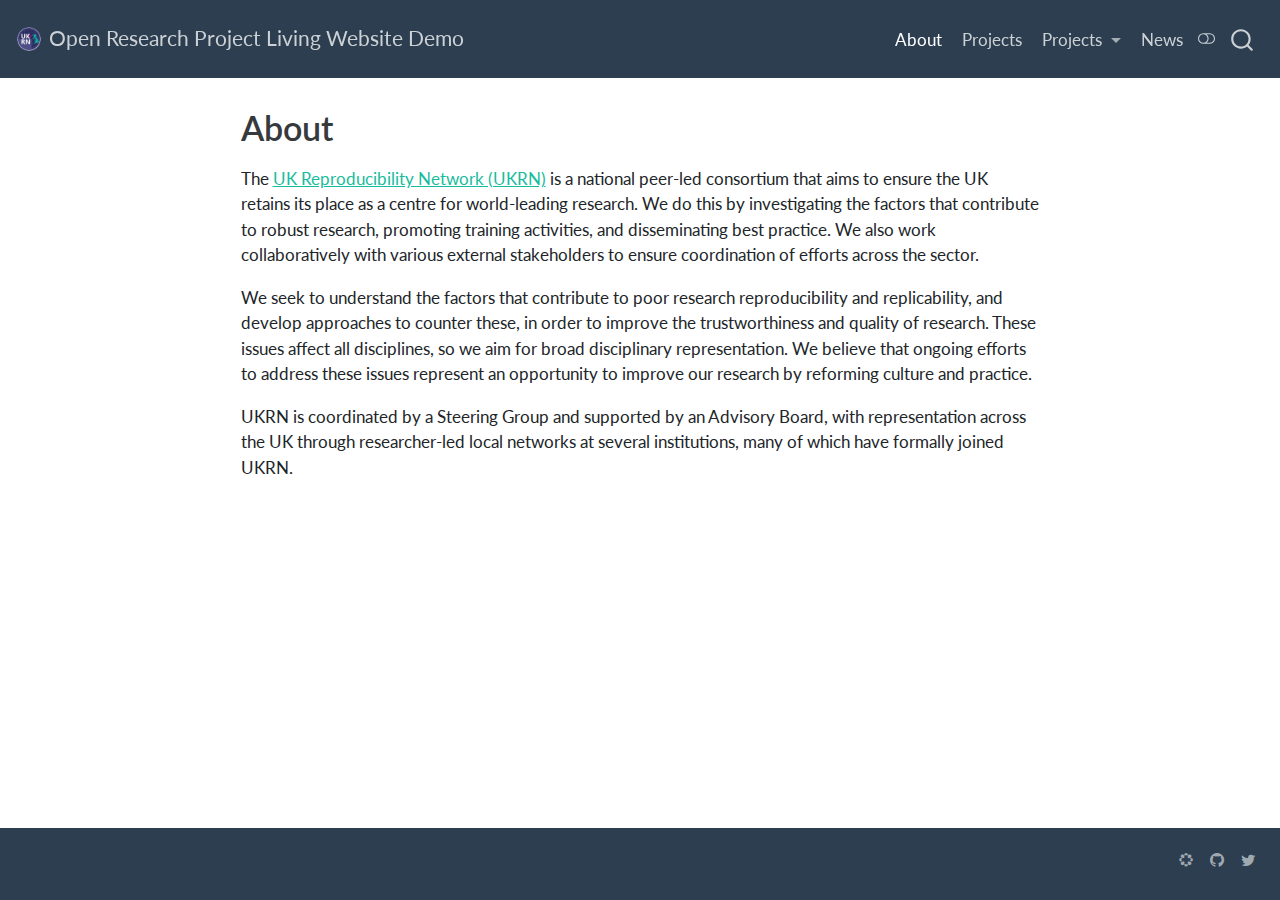
==== docs/about.html @ 9801f627 "update" ====
<!DOCTYPE html>
<html xmlns="http://www.w3.org/1999/xhtml" lang="en" xml:lang="en"><head>

<meta charset="utf-8">
<meta name="generator" content="quarto-1.3.353">

<meta name="viewport" content="width=device-width, initial-scale=1.0, user-scalable=yes">


<title>Open Research Project Living Website Demo - About</title>
<style>
code{white-space: pre-wrap;}
span.smallcaps{font-variant: small-caps;}
div.columns{display: flex; gap: min(4vw, 1.5em);}
div.column{flex: auto; overflow-x: auto;}
div.hanging-indent{margin-left: 1.5em; text-indent: -1.5em;}
ul.task-list{list-style: none;}
ul.task-list li input[type="checkbox"] {
  width: 0.8em;
  margin: 0 0.8em 0.2em -1em; /* quarto-specific, see https://github.com/quarto-dev/quarto-cli/issues/4556 */ 
  vertical-align: middle;
}
</style>


<script src="site_libs/quarto-nav/quarto-nav.js"></script>
<script src="site_libs/quarto-nav/headroom.min.js"></script>
<script src="site_libs/clipboard/clipboard.min.js"></script>
<script src="site_libs/quarto-search/autocomplete.umd.js"></script>
<script src="site_libs/quarto-search/fuse.min.js"></script>
<script src="site_libs/quarto-search/quarto-search.js"></script>
<meta name="quarto:offset" content="./">
<link href="./images/favicon.ico" rel="icon">
<script src="site_libs/quarto-html/quarto.js"></script>
<script src="site_libs/quarto-html/popper.min.js"></script>
<script src="site_libs/quarto-html/tippy.umd.min.js"></script>
<script src="site_libs/quarto-html/anchor.min.js"></script>
<link href="site_libs/quarto-html/tippy.css" rel="stylesheet">
<link href="site_libs/quarto-html/quarto-syntax-highlighting.css" rel="stylesheet" class="quarto-color-scheme" id="quarto-text-highlighting-styles">
<link href="site_libs/quarto-html/quarto-syntax-highlighting-dark.css" rel="prefetch" class="quarto-color-scheme quarto-color-alternate" id="quarto-text-highlighting-styles">
<script src="site_libs/bootstrap/bootstrap.min.js"></script>
<link href="site_libs/bootstrap/bootstrap-icons.css" rel="stylesheet">
<link href="site_libs/bootstrap/bootstrap.min.css" rel="stylesheet" class="quarto-color-scheme" id="quarto-bootstrap" data-mode="light">
<link href="site_libs/bootstrap/bootstrap-dark.min.css" rel="prefetch" class="quarto-color-scheme quarto-color-alternate" id="quarto-bootstrap" data-mode="dark">
<link href="site_libs/quarto-contrib/academicons-1.9.2/all.css" rel="stylesheet">
<link href="site_libs/quarto-contrib/academicons-1.9.2/size.css" rel="stylesheet">
<script id="quarto-search-options" type="application/json">{
  "location": "navbar",
  "copy-button": false,
  "collapse-after": 3,
  "panel-placement": "end",
  "type": "overlay",
  "limit": 20,
  "language": {
    "search-no-results-text": "No results",
    "search-matching-documents-text": "matching documents",
    "search-copy-link-title": "Copy link to search",
    "search-hide-matches-text": "Hide additional matches",
    "search-more-match-text": "more match in this document",
    "search-more-matches-text": "more matches in this document",
    "search-clear-button-title": "Clear",
    "search-detached-cancel-button-title": "Cancel",
    "search-submit-button-title": "Submit"
  }
}</script>


<link rel="stylesheet" href="www/styles.css">
</head>

<body class="nav-fixed fullcontent">

<div id="quarto-search-results"></div>
  <header id="quarto-header" class="headroom fixed-top">
    <nav class="navbar navbar-expand-lg navbar-dark ">
      <div class="navbar-container container-fluid">
      <div class="navbar-brand-container">
    <a href="./index.html" class="navbar-brand navbar-brand-logo">
    <img src="./images/logo.png" alt="Globe with URN and big pink UK" class="navbar-logo">
    </a>
    <a class="navbar-brand" href="./index.html">
    <span class="navbar-title">Open Research Project Living Website Demo</span>
    </a>
  </div>
            <div id="quarto-search" class="" title="Search"></div>
          <button class="navbar-toggler" type="button" data-bs-toggle="collapse" data-bs-target="#navbarCollapse" aria-controls="navbarCollapse" aria-expanded="false" aria-label="Toggle navigation" onclick="if (window.quartoToggleHeadroom) { window.quartoToggleHeadroom(); }">
  <span class="navbar-toggler-icon"></span>
</button>
          <div class="collapse navbar-collapse" id="navbarCollapse">
            <ul class="navbar-nav navbar-nav-scroll ms-auto">
  <li class="nav-item">
    <a class="nav-link active" href="./about.html" rel="" target="" aria-current="page">
 <span class="menu-text">About</span></a>
  </li>  
  <li class="nav-item">
    <a class="nav-link" href="./projects.html" rel="" target="">
 <span class="menu-text">Projects</span></a>
  </li>  
  <li class="nav-item dropdown ">
    <a class="nav-link dropdown-toggle" href="#" id="nav-menu-projects" role="button" data-bs-toggle="dropdown" aria-expanded="false" rel="" target="">
 <span class="menu-text">Projects</span>
    </a>
    <ul class="dropdown-menu dropdown-menu-end" aria-labelledby="nav-menu-projects">    
        <li>
    <a class="dropdown-item" href="./projects/training.html" rel="" target="">
 <span class="dropdown-text">Training</span></a>
  </li>  
        <li>
    <a class="dropdown-item" href="./projects/evaluation.html" rel="" target="">
 <span class="dropdown-text">Evaluation</span></a>
  </li>  
        <li>
    <a class="dropdown-item" href="./projects/sharing.html" rel="" target="">
 <span class="dropdown-text">Sharing &amp; Integration</span></a>
  </li>  
        <li>
    <a class="dropdown-item" href="./projects/management.html" rel="" target="">
 <span class="dropdown-text">Management &amp; Sustainability</span></a>
  </li>  
        <li>
    <a class="dropdown-item" href="./projects/recognition.html" rel="" target="">
 <span class="dropdown-text">Open and Responsible Researcher Reward and Recognition</span></a>
  </li>  
        <li>
    <a class="dropdown-item" href="./projects/dei.html" rel="" target="">
 <span class="dropdown-text">Diversity, Equity &amp; Inclusion</span></a>
  </li>  
    </ul>
  </li>
  <li class="nav-item">
    <a class="nav-link" href="./news.html" rel="" target="">
 <span class="menu-text">News</span></a>
  </li>  
</ul>
            <div class="quarto-navbar-tools">
  <a href="" class="quarto-color-scheme-toggle quarto-navigation-tool  px-1" onclick="window.quartoToggleColorScheme(); return false;" title="Toggle dark mode"><i class="bi"></i></a>
</div>
          </div> <!-- /navcollapse -->
      </div> <!-- /container-fluid -->
    </nav>
</header>
<!-- content -->
<div id="quarto-content" class="quarto-container page-columns page-rows-contents page-layout-article page-navbar">
<!-- sidebar -->
<!-- margin-sidebar -->
    
<!-- main -->
<main class="content" id="quarto-document-content">

<header id="title-block-header" class="quarto-title-block default">
<div class="quarto-title">
<h1 class="title">About</h1>
</div>



<div class="quarto-title-meta">

    
  
    
  </div>
  

</header>

<p>The <a href="https://ukrn.org">UK Reproducibility Network (UKRN)</a> is a national peer-led consortium that aims to ensure the UK retains its place as a centre for world-leading research. We do this by investigating the factors that contribute to robust research, promoting training activities, and disseminating best practice. We also work collaboratively with various external stakeholders to ensure coordination of efforts across the sector.</p>
<p>We seek to understand the factors that contribute to poor research reproducibility and replicability, and develop approaches to counter these, in order to improve the trustworthiness and quality of research. These issues affect all disciplines, so we aim for broad disciplinary representation. We believe that ongoing efforts to address these issues represent an opportunity to improve our research by reforming culture and practice.</p>
<p>UKRN is coordinated by a Steering Group and supported by an Advisory Board, with representation across the UK through researcher-led local networks at several institutions, many of which have formally joined UKRN.</p>



</main> <!-- /main -->
<script id="quarto-html-after-body" type="application/javascript">
window.document.addEventListener("DOMContentLoaded", function (event) {
  const toggleBodyColorMode = (bsSheetEl) => {
    const mode = bsSheetEl.getAttribute("data-mode");
    const bodyEl = window.document.querySelector("body");
    if (mode === "dark") {
      bodyEl.classList.add("quarto-dark");
      bodyEl.classList.remove("quarto-light");
    } else {
      bodyEl.classList.add("quarto-light");
      bodyEl.classList.remove("quarto-dark");
    }
  }
  const toggleBodyColorPrimary = () => {
    const bsSheetEl = window.document.querySelector("link#quarto-bootstrap");
    if (bsSheetEl) {
      toggleBodyColorMode(bsSheetEl);
    }
  }
  toggleBodyColorPrimary();  
  const disableStylesheet = (stylesheets) => {
    for (let i=0; i < stylesheets.length; i++) {
      const stylesheet = stylesheets[i];
      stylesheet.rel = 'prefetch';
    }
  }
  const enableStylesheet = (stylesheets) => {
    for (let i=0; i < stylesheets.length; i++) {
      const stylesheet = stylesheets[i];
      stylesheet.rel = 'stylesheet';
    }
  }
  const manageTransitions = (selector, allowTransitions) => {
    const els = window.document.querySelectorAll(selector);
    for (let i=0; i < els.length; i++) {
      const el = els[i];
      if (allowTransitions) {
        el.classList.remove('notransition');
      } else {
        el.classList.add('notransition');
      }
    }
  }
  const toggleColorMode = (alternate) => {
    // Switch the stylesheets
    const alternateStylesheets = window.document.querySelectorAll('link.quarto-color-scheme.quarto-color-alternate');
    manageTransitions('#quarto-margin-sidebar .nav-link', false);
    if (alternate) {
      enableStylesheet(alternateStylesheets);
      for (const sheetNode of alternateStylesheets) {
        if (sheetNode.id === "quarto-bootstrap") {
          toggleBodyColorMode(sheetNode);
        }
      }
    } else {
      disableStylesheet(alternateStylesheets);
      toggleBodyColorPrimary();
    }
    manageTransitions('#quarto-margin-sidebar .nav-link', true);
    // Switch the toggles
    const toggles = window.document.querySelectorAll('.quarto-color-scheme-toggle');
    for (let i=0; i < toggles.length; i++) {
      const toggle = toggles[i];
      if (toggle) {
        if (alternate) {
          toggle.classList.add("alternate");     
        } else {
          toggle.classList.remove("alternate");
        }
      }
    }
    // Hack to workaround the fact that safari doesn't
    // properly recolor the scrollbar when toggling (#1455)
    if (navigator.userAgent.indexOf('Safari') > 0 && navigator.userAgent.indexOf('Chrome') == -1) {
      manageTransitions("body", false);
      window.scrollTo(0, 1);
      setTimeout(() => {
        window.scrollTo(0, 0);
        manageTransitions("body", true);
      }, 40);  
    }
  }
  const isFileUrl = () => { 
    return window.location.protocol === 'file:';
  }
  const hasAlternateSentinel = () => {  
    let styleSentinel = getColorSchemeSentinel();
    if (styleSentinel !== null) {
      return styleSentinel === "alternate";
    } else {
      return false;
    }
  }
  const setStyleSentinel = (alternate) => {
    const value = alternate ? "alternate" : "default";
    if (!isFileUrl()) {
      window.localStorage.setItem("quarto-color-scheme", value);
    } else {
      localAlternateSentinel = value;
    }
  }
  const getColorSchemeSentinel = () => {
    if (!isFileUrl()) {
      const storageValue = window.localStorage.getItem("quarto-color-scheme");
      return storageValue != null ? storageValue : localAlternateSentinel;
    } else {
      return localAlternateSentinel;
    }
  }
  let localAlternateSentinel = 'default';
  // Dark / light mode switch
  window.quartoToggleColorScheme = () => {
    // Read the current dark / light value 
    let toAlternate = !hasAlternateSentinel();
    toggleColorMode(toAlternate);
    setStyleSentinel(toAlternate);
  };
  // Ensure there is a toggle, if there isn't float one in the top right
  if (window.document.querySelector('.quarto-color-scheme-toggle') === null) {
    const a = window.document.createElement('a');
    a.classList.add('top-right');
    a.classList.add('quarto-color-scheme-toggle');
    a.href = "";
    a.onclick = function() { try { window.quartoToggleColorScheme(); } catch {} return false; };
    const i = window.document.createElement("i");
    i.classList.add('bi');
    a.appendChild(i);
    window.document.body.appendChild(a);
  }
  // Switch to dark mode if need be
  if (hasAlternateSentinel()) {
    toggleColorMode(true);
  } else {
    toggleColorMode(false);
  }
  const icon = "";
  const anchorJS = new window.AnchorJS();
  anchorJS.options = {
    placement: 'right',
    icon: icon
  };
  anchorJS.add('.anchored');
  const isCodeAnnotation = (el) => {
    for (const clz of el.classList) {
      if (clz.startsWith('code-annotation-')) {                     
        return true;
      }
    }
    return false;
  }
  const clipboard = new window.ClipboardJS('.code-copy-button', {
    text: function(trigger) {
      const codeEl = trigger.previousElementSibling.cloneNode(true);
      for (const childEl of codeEl.children) {
        if (isCodeAnnotation(childEl)) {
          childEl.remove();
        }
      }
      return codeEl.innerText;
    }
  });
  clipboard.on('success', function(e) {
    // button target
    const button = e.trigger;
    // don't keep focus
    button.blur();
    // flash "checked"
    button.classList.add('code-copy-button-checked');
    var currentTitle = button.getAttribute("title");
    button.setAttribute("title", "Copied!");
    let tooltip;
    if (window.bootstrap) {
      button.setAttribute("data-bs-toggle", "tooltip");
      button.setAttribute("data-bs-placement", "left");
      button.setAttribute("data-bs-title", "Copied!");
      tooltip = new bootstrap.Tooltip(button, 
        { trigger: "manual", 
          customClass: "code-copy-button-tooltip",
          offset: [0, -8]});
      tooltip.show();    
    }
    setTimeout(function() {
      if (tooltip) {
        tooltip.hide();
        button.removeAttribute("data-bs-title");
        button.removeAttribute("data-bs-toggle");
        button.removeAttribute("data-bs-placement");
      }
      button.setAttribute("title", currentTitle);
      button.classList.remove('code-copy-button-checked');
    }, 1000);
    // clear code selection
    e.clearSelection();
  });
  function tippyHover(el, contentFn) {
    const config = {
      allowHTML: true,
      content: contentFn,
      maxWidth: 500,
      delay: 100,
      arrow: false,
      appendTo: function(el) {
          return el.parentElement;
      },
      interactive: true,
      interactiveBorder: 10,
      theme: 'quarto',
      placement: 'bottom-start'
    };
    window.tippy(el, config); 
  }
  const noterefs = window.document.querySelectorAll('a[role="doc-noteref"]');
  for (var i=0; i<noterefs.length; i++) {
    const ref = noterefs[i];
    tippyHover(ref, function() {
      // use id or data attribute instead here
      let href = ref.getAttribute('data-footnote-href') || ref.getAttribute('href');
      try { href = new URL(href).hash; } catch {}
      const id = href.replace(/^#\/?/, "");
      const note = window.document.getElementById(id);
      return note.innerHTML;
    });
  }
      let selectedAnnoteEl;
      const selectorForAnnotation = ( cell, annotation) => {
        let cellAttr = 'data-code-cell="' + cell + '"';
        let lineAttr = 'data-code-annotation="' +  annotation + '"';
        const selector = 'span[' + cellAttr + '][' + lineAttr + ']';
        return selector;
      }
      const selectCodeLines = (annoteEl) => {
        const doc = window.document;
        const targetCell = annoteEl.getAttribute("data-target-cell");
        const targetAnnotation = annoteEl.getAttribute("data-target-annotation");
        const annoteSpan = window.document.querySelector(selectorForAnnotation(targetCell, targetAnnotation));
        const lines = annoteSpan.getAttribute("data-code-lines").split(",");
        const lineIds = lines.map((line) => {
          return targetCell + "-" + line;
        })
        let top = null;
        let height = null;
        let parent = null;
        if (lineIds.length > 0) {
            //compute the position of the single el (top and bottom and make a div)
            const el = window.document.getElementById(lineIds[0]);
            top = el.offsetTop;
            height = el.offsetHeight;
            parent = el.parentElement.parentElement;
          if (lineIds.length > 1) {
            const lastEl = window.document.getElementById(lineIds[lineIds.length - 1]);
            const bottom = lastEl.offsetTop + lastEl.offsetHeight;
            height = bottom - top;
          }
          if (top !== null && height !== null && parent !== null) {
            // cook up a div (if necessary) and position it 
            let div = window.document.getElementById("code-annotation-line-highlight");
            if (div === null) {
              div = window.document.createElement("div");
              div.setAttribute("id", "code-annotation-line-highlight");
              div.style.position = 'absolute';
              parent.appendChild(div);
            }
            div.style.top = top - 2 + "px";
            div.style.height = height + 4 + "px";
            let gutterDiv = window.document.getElementById("code-annotation-line-highlight-gutter");
            if (gutterDiv === null) {
              gutterDiv = window.document.createElement("div");
              gutterDiv.setAttribute("id", "code-annotation-line-highlight-gutter");
              gutterDiv.style.position = 'absolute';
              const codeCell = window.document.getElementById(targetCell);
              const gutter = codeCell.querySelector('.code-annotation-gutter');
              gutter.appendChild(gutterDiv);
            }
            gutterDiv.style.top = top - 2 + "px";
            gutterDiv.style.height = height + 4 + "px";
          }
          selectedAnnoteEl = annoteEl;
        }
      };
      const unselectCodeLines = () => {
        const elementsIds = ["code-annotation-line-highlight", "code-annotation-line-highlight-gutter"];
        elementsIds.forEach((elId) => {
          const div = window.document.getElementById(elId);
          if (div) {
            div.remove();
          }
        });
        selectedAnnoteEl = undefined;
      };
      // Attach click handler to the DT
      const annoteDls = window.document.querySelectorAll('dt[data-target-cell]');
      for (const annoteDlNode of annoteDls) {
        annoteDlNode.addEventListener('click', (event) => {
          const clickedEl = event.target;
          if (clickedEl !== selectedAnnoteEl) {
            unselectCodeLines();
            const activeEl = window.document.querySelector('dt[data-target-cell].code-annotation-active');
            if (activeEl) {
              activeEl.classList.remove('code-annotation-active');
            }
            selectCodeLines(clickedEl);
            clickedEl.classList.add('code-annotation-active');
          } else {
            // Unselect the line
            unselectCodeLines();
            clickedEl.classList.remove('code-annotation-active');
          }
        });
      }
  const findCites = (el) => {
    const parentEl = el.parentElement;
    if (parentEl) {
      const cites = parentEl.dataset.cites;
      if (cites) {
        return {
          el,
          cites: cites.split(' ')
        };
      } else {
        return findCites(el.parentElement)
      }
    } else {
      return undefined;
    }
  };
  var bibliorefs = window.document.querySelectorAll('a[role="doc-biblioref"]');
  for (var i=0; i<bibliorefs.length; i++) {
    const ref = bibliorefs[i];
    const citeInfo = findCites(ref);
    if (citeInfo) {
      tippyHover(citeInfo.el, function() {
        var popup = window.document.createElement('div');
        citeInfo.cites.forEach(function(cite) {
          var citeDiv = window.document.createElement('div');
          citeDiv.classList.add('hanging-indent');
          citeDiv.classList.add('csl-entry');
          var biblioDiv = window.document.getElementById('ref-' + cite);
          if (biblioDiv) {
            citeDiv.innerHTML = biblioDiv.innerHTML;
          }
          popup.appendChild(citeDiv);
        });
        return popup.innerHTML;
      });
    }
  }
});
</script>
</div> <!-- /content -->
<footer class="footer">
  <div class="nav-footer">
    <div class="nav-footer-left">
      &nbsp;
    </div>   
    <div class="nav-footer-center">
      &nbsp;
    </div>
    <div class="nav-footer-right">
      <ul class="footer-items list-unstyled">
    <li class="nav-item">
    <a class="nav-link" href="https://osf.io/x8j9q/"><i class="ai  ai-osf ai-1x"></i></a>
  </li>  
    <li class="nav-item compact">
    <a class="nav-link" href="https://github.com/UKRN/OR-demo">
      <i class="bi bi-github" role="img" aria-label="GitHub">
</i> 
    </a>
  </li>  
    <li class="nav-item compact">
    <a class="nav-link" href="https://twitter.com/ukrepro">
      <i class="bi bi-twitter" role="img" aria-label="Twitter">
</i> 
    </a>
  </li>  
</ul>
    </div>
  </div>
</footer>



</body></html>
---- docs/site_libs/quarto-html/tippy.css ----
.tippy-box[data-animation=fade][data-state=hidden]{opacity:0}[data-tippy-root]{max-width:calc(100vw - 10px)}.tippy-box{position:relative;background-color:#333;color:#fff;border-radius:4px;font-size:14px;line-height:1.4;white-space:normal;outline:0;transition-property:transform,visibility,opacity}.tippy-box[data-placement^=top]>.tippy-arrow{bottom:0}.tippy-box[data-placement^=top]>.tippy-arrow:before{bottom:-7px;left:0;border-width:8px 8px 0;border-top-color:initial;transform-origin:center top}.tippy-box[data-placement^=bottom]>.tippy-arrow{top:0}.tippy-box[data-placement^=bottom]>.tippy-arrow:before{top:-7px;left:0;border-width:0 8px 8px;border-bottom-color:initial;transform-origin:center bottom}.tippy-box[data-placement^=left]>.tippy-arrow{right:0}.tippy-box[data-placement^=left]>.tippy-arrow:before{border-width:8px 0 8px 8px;border-left-color:initial;right:-7px;transform-origin:center left}.tippy-box[data-placement^=right]>.tippy-arrow{left:0}.tippy-box[data-placement^=right]>.tippy-arrow:before{left:-7px;border-width:8px 8px 8px 0;border-right-color:initial;transform-origin:center right}.tippy-box[data-inertia][data-state=visible]{transition-timing-function:cubic-bezier(.54,1.5,.38,1.11)}.tippy-arrow{width:16px;height:16px;color:#333}.tippy-arrow:before{content:"";position:absolute;border-color:transparent;border-style:solid}.tippy-content{position:relative;padding:5px 9px;z-index:1}
---- docs/site_libs/quarto-html/quarto-syntax-highlighting.css ----
/* quarto syntax highlight colors */
:root {
  --quarto-hl-ot-color: #003B4F;
  --quarto-hl-at-color: #657422;
  --quarto-hl-ss-color: #20794D;
  --quarto-hl-an-color: #5E5E5E;
  --quarto-hl-fu-color: #4758AB;
  --quarto-hl-st-color: #20794D;
  --quarto-hl-cf-color: #003B4F;
  --quarto-hl-op-color: #5E5E5E;
  --quarto-hl-er-color: #AD0000;
  --quarto-hl-bn-color: #AD0000;
  --quarto-hl-al-color: #AD0000;
  --quarto-hl-va-color: #111111;
  --quarto-hl-bu-color: inherit;
  --quarto-hl-ex-color: inherit;
  --quarto-hl-pp-color: #AD0000;
  --quarto-hl-in-color: #5E5E5E;
  --quarto-hl-vs-color: #20794D;
  --quarto-hl-wa-color: #5E5E5E;
  --quarto-hl-do-color: #5E5E5E;
  --quarto-hl-im-color: #00769E;
  --quarto-hl-ch-color: #20794D;
  --quarto-hl-dt-color: #AD0000;
  --quarto-hl-fl-color: #AD0000;
  --quarto-hl-co-color: #5E5E5E;
  --quarto-hl-cv-color: #5E5E5E;
  --quarto-hl-cn-color: #8f5902;
  --quarto-hl-sc-color: #5E5E5E;
  --quarto-hl-dv-color: #AD0000;
  --quarto-hl-kw-color: #003B4F;
}

/* other quarto variables */
:root {
  --quarto-font-monospace: SFMono-Regular, Menlo, Monaco, Consolas, "Liberation Mono", "Courier New", monospace;
}

pre > code.sourceCode > span {
  color: #003B4F;
}

code span {
  color: #003B4F;
}

code.sourceCode > span {
  color: #003B4F;
}

div.sourceCode,
div.sourceCode pre.sourceCode {
  color: #003B4F;
}

code span.ot {
  color: #003B4F;
  font-style: inherit;
}

code span.at {
  color: #657422;
  font-style: inherit;
}

code span.ss {
  color: #20794D;
  font-style: inherit;
}

code span.an {
  color: #5E5E5E;
  font-style: inherit;
}

code span.fu {
  color: #4758AB;
  font-style: inherit;
}

code span.st {
  color: #20794D;
  font-style: inherit;
}

code span.cf {
  color: #003B4F;
  font-style: inherit;
}

code span.op {
  color: #5E5E5E;
  font-style: inherit;
}

code span.er {
  color: #AD0000;
  font-style: inherit;
}

code span.bn {
  color: #AD0000;
  font-style: inherit;
}

code span.al {
  color: #AD0000;
  font-style: inherit;
}

code span.va {
  color: #111111;
  font-style: inherit;
}

code span.bu {
  font-style: inherit;
}

code span.ex {
  font-style: inherit;
}

code span.pp {
  color: #AD0000;
  font-style: inherit;
}

code span.in {
  color: #5E5E5E;
  font-style: inherit;
}

code span.vs {
  color: #20794D;
  font-style: inherit;
}

code span.wa {
  color: #5E5E5E;
  font-style: italic;
}

code span.do {
  color: #5E5E5E;
  font-style: italic;
}

code span.im {
  color: #00769E;
  font-style: inherit;
}

code span.ch {
  color: #20794D;
  font-style: inherit;
}

code span.dt {
  color: #AD0000;
  font-style: inherit;
}

code span.fl {
  color: #AD0000;
  font-style: inherit;
}

code span.co {
  color: #5E5E5E;
  font-style: inherit;
}

code span.cv {
  color: #5E5E5E;
  font-style: italic;
}

code span.cn {
  color: #8f5902;
  font-style: inherit;
}

code span.sc {
  color: #5E5E5E;
  font-style: inherit;
}

code span.dv {
  color: #AD0000;
  font-style: inherit;
}

code span.kw {
  color: #003B4F;
  font-style: inherit;
}

.prevent-inlining {
  content: "</";
}

/*# sourceMappingURL=debc5d5d77c3f9108843748ff7464032.css.map */
---- docs/site_libs/quarto-html/quarto-syntax-highlighting-dark.css ----
/* quarto syntax highlight colors */
:root {
  --quarto-hl-al-color: #f07178;
  --quarto-hl-an-color: #d4d0ab;
  --quarto-hl-at-color: #00e0e0;
  --quarto-hl-bn-color: #d4d0ab;
  --quarto-hl-bu-color: #abe338;
  --quarto-hl-ch-color: #abe338;
  --quarto-hl-co-color: #f8f8f2;
  --quarto-hl-cv-color: #ffd700;
  --quarto-hl-cn-color: #ffd700;
  --quarto-hl-cf-color: #ffa07a;
  --quarto-hl-dt-color: #ffa07a;
  --quarto-hl-dv-color: #d4d0ab;
  --quarto-hl-do-color: #f8f8f2;
  --quarto-hl-er-color: #f07178;
  --quarto-hl-ex-color: #00e0e0;
  --quarto-hl-fl-color: #d4d0ab;
  --quarto-hl-fu-color: #ffa07a;
  --quarto-hl-im-color: #abe338;
  --quarto-hl-in-color: #d4d0ab;
  --quarto-hl-kw-color: #ffa07a;
  --quarto-hl-op-color: #ffa07a;
  --quarto-hl-ot-color: #00e0e0;
  --quarto-hl-pp-color: #dcc6e0;
  --quarto-hl-re-color: #00e0e0;
  --quarto-hl-sc-color: #abe338;
  --quarto-hl-ss-color: #abe338;
  --quarto-hl-st-color: #abe338;
  --quarto-hl-va-color: #00e0e0;
  --quarto-hl-vs-color: #abe338;
  --quarto-hl-wa-color: #dcc6e0;
}

/* other quarto variables */
:root {
  --quarto-font-monospace: SFMono-Regular, Menlo, Monaco, Consolas, "Liberation Mono", "Courier New", monospace;
}

code span.al {
  background-color: #2a0f15;
  font-weight: bold;
  color: #f07178;
}

code span.an {
  color: #d4d0ab;
}

code span.at {
  color: #00e0e0;
}

code span.bn {
  color: #d4d0ab;
}

code span.bu {
  color: #abe338;
}

code span.ch {
  color: #abe338;
}

code span.co {
  font-style: italic;
  color: #f8f8f2;
}

code span.cv {
  color: #ffd700;
}

code span.cn {
  color: #ffd700;
}

code span.cf {
  font-weight: bold;
  color: #ffa07a;
}

code span.dt {
  color: #ffa07a;
}

code span.dv {
  color: #d4d0ab;
}

code span.do {
  color: #f8f8f2;
}

code span.er {
  color: #f07178;
  text-decoration: underline;
}

code span.ex {
  font-weight: bold;
  color: #00e0e0;
}

code span.fl {
  color: #d4d0ab;
}

code span.fu {
  color: #ffa07a;
}

code span.im {
  color: #abe338;
}

code span.in {
  color: #d4d0ab;
}

code span.kw {
  font-weight: bold;
  color: #ffa07a;
}

pre > code.sourceCode > span {
  color: #f8f8f2;
}

code span {
  color: #f8f8f2;
}

code.sourceCode > span {
  color: #f8f8f2;
}

div.sourceCode,
div.sourceCode pre.sourceCode {
  color: #f8f8f2;
}

code span.op {
  color: #ffa07a;
}

code span.ot {
  color: #00e0e0;
}

code span.pp {
  color: #dcc6e0;
}

code span.re {
  background-color: #f8f8f2;
  color: #00e0e0;
}

code span.sc {
  color: #abe338;
}

code span.ss {
  color: #abe338;
}

code span.st {
  color: #abe338;
}

code span.va {
  color: #00e0e0;
}

code span.vs {
  color: #abe338;
}

code span.wa {
  color: #dcc6e0;
}

.prevent-inlining {
  content: "</";
}

/*# sourceMappingURL=935a306eefa94366c21e1a970dddb765.css.map */
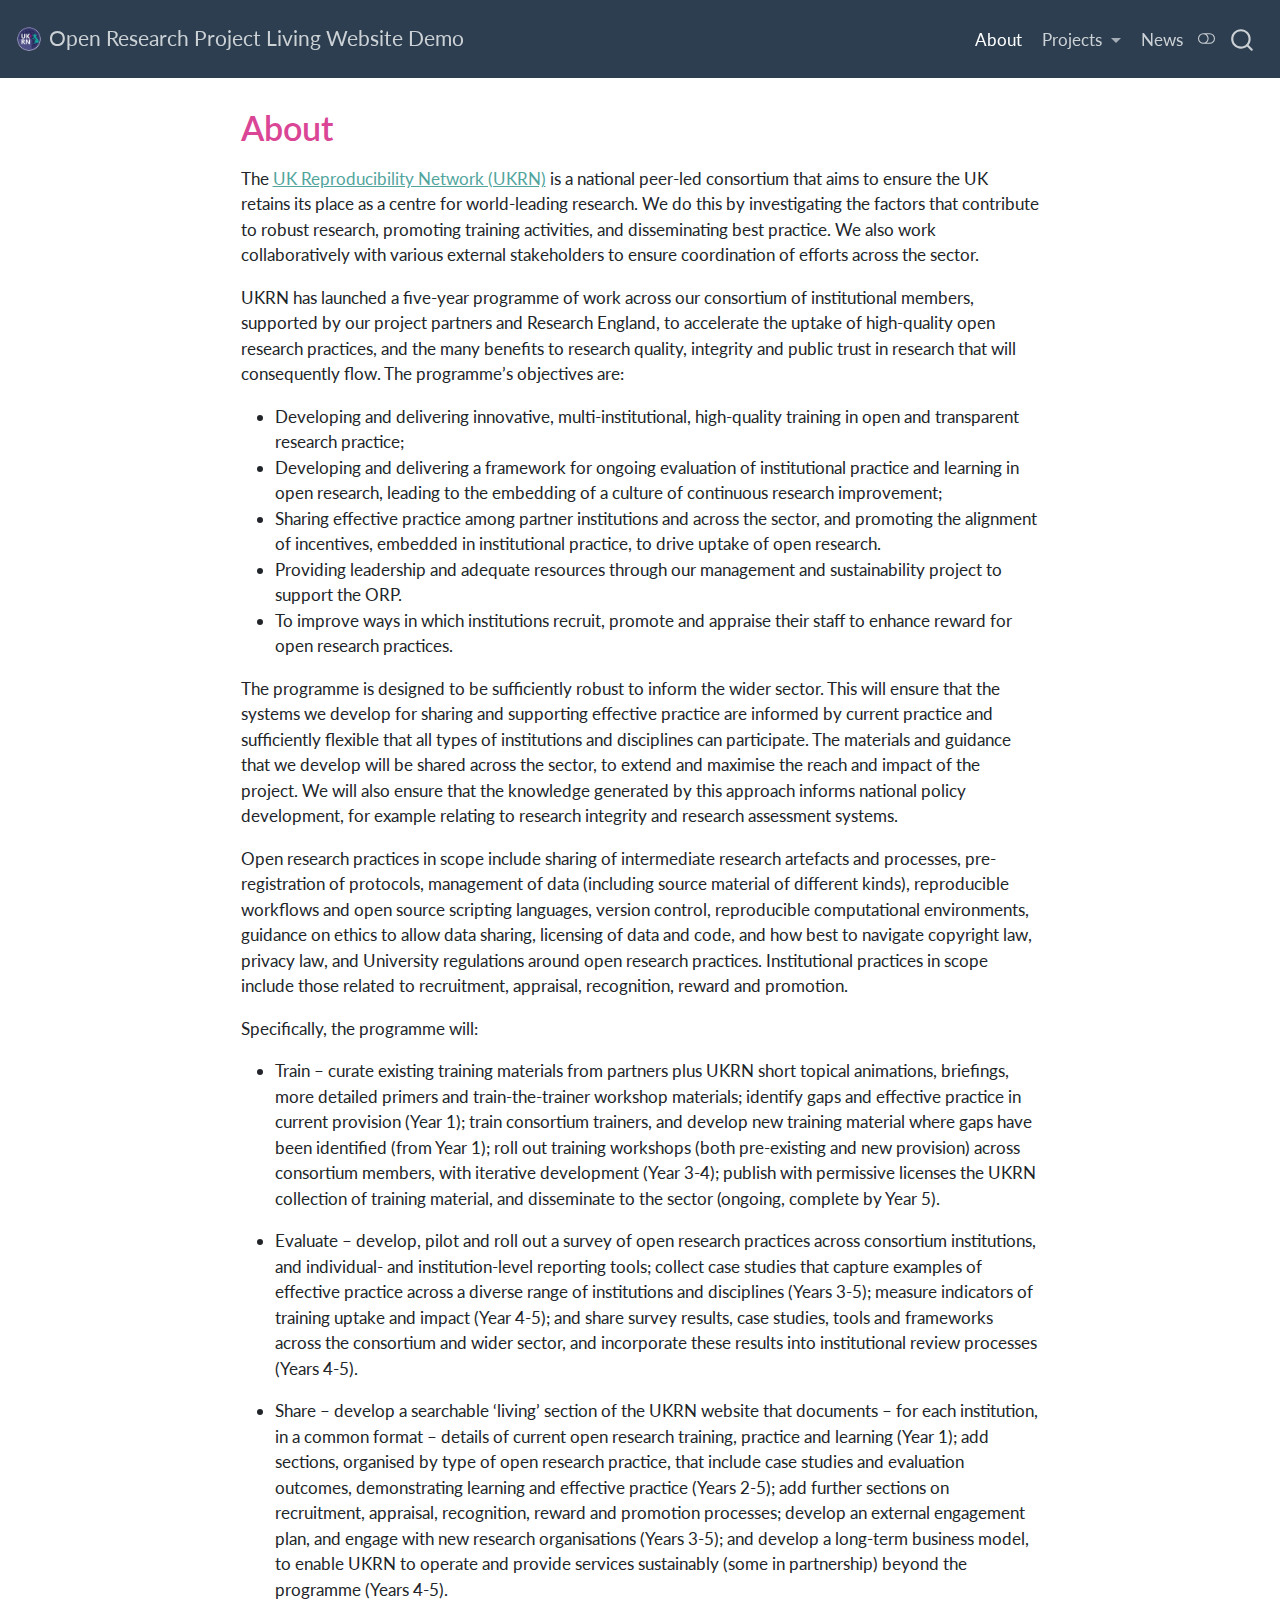
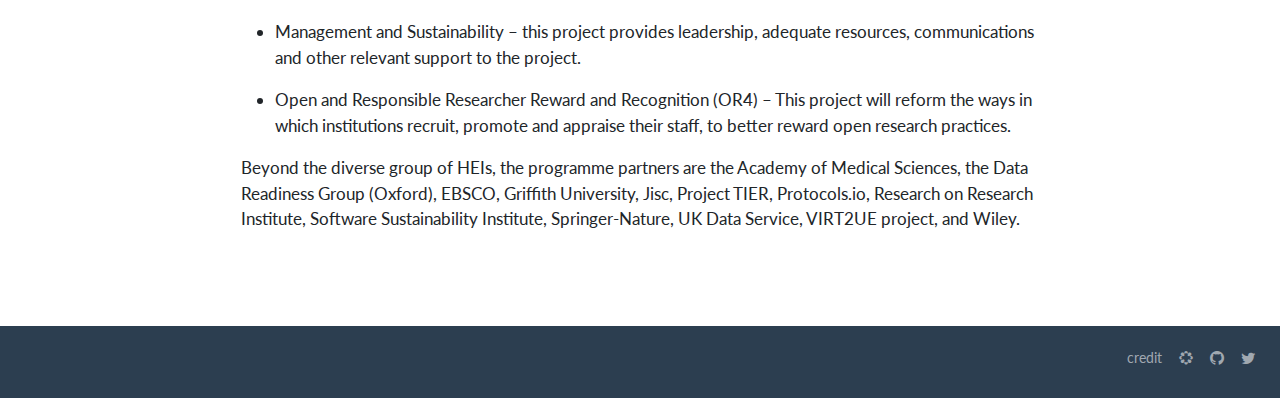
==== commit 7b3711d7: "custom pages!" ====
--- a/docs/about.html
+++ b/docs/about.html
@@ -92,10 +92,6 @@
     <a class="nav-link active" href="./about.html" rel="" target="" aria-current="page">
  <span class="menu-text">About</span></a>
   </li>  
-  <li class="nav-item">
-    <a class="nav-link" href="./projects.html" rel="" target="">
- <span class="menu-text">Projects</span></a>
-  </li>  
   <li class="nav-item dropdown ">
     <a class="nav-link dropdown-toggle" href="#" id="nav-menu-projects" role="button" data-bs-toggle="dropdown" aria-expanded="false" rel="" target="">
  <span class="menu-text">Projects</span>
@@ -165,8 +161,25 @@
 </header>
 
 <p>The <a href="https://ukrn.org">UK Reproducibility Network (UKRN)</a> is a national peer-led consortium that aims to ensure the UK retains its place as a centre for world-leading research. We do this by investigating the factors that contribute to robust research, promoting training activities, and disseminating best practice. We also work collaboratively with various external stakeholders to ensure coordination of efforts across the sector.</p>
-<p>We seek to understand the factors that contribute to poor research reproducibility and replicability, and develop approaches to counter these, in order to improve the trustworthiness and quality of research. These issues affect all disciplines, so we aim for broad disciplinary representation. We believe that ongoing efforts to address these issues represent an opportunity to improve our research by reforming culture and practice.</p>
-<p>UKRN is coordinated by a Steering Group and supported by an Advisory Board, with representation across the UK through researcher-led local networks at several institutions, many of which have formally joined UKRN.</p>
+<p>UKRN has launched a five-year programme of work across our consortium of institutional members, supported by our project partners and Research England, to accelerate the uptake of high-quality open research practices, and the many benefits to research quality, integrity and public trust in research that will consequently flow. The programme’s objectives are:</p>
+<ul>
+<li>Developing and delivering innovative, multi-institutional, high-quality training in open and transparent research practice;</li>
+<li>Developing and delivering a framework for ongoing evaluation of institutional practice and learning in open research, leading to the embedding of a culture of continuous research improvement;</li>
+<li>Sharing effective practice among partner institutions and across the sector, and promoting the alignment of incentives, embedded in institutional practice, to drive uptake of open research.</li>
+<li>Providing leadership and adequate resources through our management and sustainability project to support the ORP.</li>
+<li>To improve ways in which institutions recruit, promote and appraise their staff to enhance reward for open research practices.</li>
+</ul>
+<p>The programme is designed to be sufficiently robust to inform the wider sector. This will ensure that the systems we develop for sharing and supporting effective practice are informed by current practice and sufficiently flexible that all types of institutions and disciplines can participate. The materials and guidance that we develop will be shared across the sector, to extend and maximise the reach and impact of the project. We will also ensure that the knowledge generated by this approach informs national policy development, for example relating to research integrity and research assessment systems.</p>
+<p>Open research practices in scope include sharing of intermediate research artefacts and processes, pre-registration of protocols, management of data (including source material of different kinds), reproducible workflows and open source scripting languages, version control, reproducible computational environments, guidance on ethics to allow data sharing, licensing of data and code, and how best to navigate copyright law, privacy law, and University regulations around open research practices. Institutional practices in scope include those related to recruitment, appraisal, recognition, reward and promotion.</p>
+<p>Specifically, the programme will:</p>
+<ul>
+<li><p>Train – curate existing training materials from partners plus UKRN short topical animations, briefings, more detailed primers and train-the-trainer workshop materials; identify gaps and effective practice in current provision (Year 1); train consortium trainers, and develop new training material where gaps have been identified (from Year 1); roll out training workshops (both pre-existing and new provision) across consortium members, with iterative development (Year 3-4); publish with permissive licenses the UKRN collection of training material, and disseminate to the sector (ongoing, complete by Year 5).</p></li>
+<li><p>Evaluate – develop, pilot and roll out a survey of open research practices across consortium institutions, and individual- and institution-level reporting tools; collect case studies that capture examples of effective practice across a diverse range of institutions and disciplines (Years 3-5); measure indicators of training uptake and impact (Year 4-5); and share survey results, case studies, tools and frameworks across the consortium and wider sector, and incorporate these results into institutional review processes (Years 4-5).</p></li>
+<li><p>Share – develop a searchable ‘living’ section of the UKRN website that documents – for each institution, in a common format – details of current open research training, practice and learning (Year 1); add sections, organised by type of open research practice, that include case studies and evaluation outcomes, demonstrating learning and effective practice (Years 2-5); add further sections on recruitment, appraisal, recognition, reward and promotion processes; develop an external engagement plan, and engage with new research organisations (Years 3-5); and develop a long-term business model, to enable UKRN to operate and provide services sustainably (some in partnership) beyond the programme (Years 4-5).</p></li>
+<li><p>Management and Sustainability – this project provides leadership, adequate resources, communications and other relevant support to the project.</p></li>
+<li><p>Open and Responsible Researcher Reward and Recognition (OR4) – This project will reform the ways in which institutions recruit, promote and appraise their staff, to better reward open research practices.</p></li>
+</ul>
+<p>Beyond the diverse group of HEIs, the programme partners are the Academy of Medical Sciences, the Data Readiness Group (Oxford), EBSCO, Griffith University, Jisc, Project TIER, Protocols.io, Research on Research Institute, Software Sustainability Institute, Springer-Nature, UK Data Service, VIRT2UE project, and Wiley.</p>
 
 
 
@@ -531,6 +544,9 @@
     <div class="nav-footer-right">
       <ul class="footer-items list-unstyled">
     <li class="nav-item">
+    <a class="nav-link" href="./credit.html">credit</a>
+  </li>  
+    <li class="nav-item">
     <a class="nav-link" href="https://osf.io/x8j9q/"><i class="ai  ai-osf ai-1x"></i></a>
   </li>  
     <li class="nav-item compact">
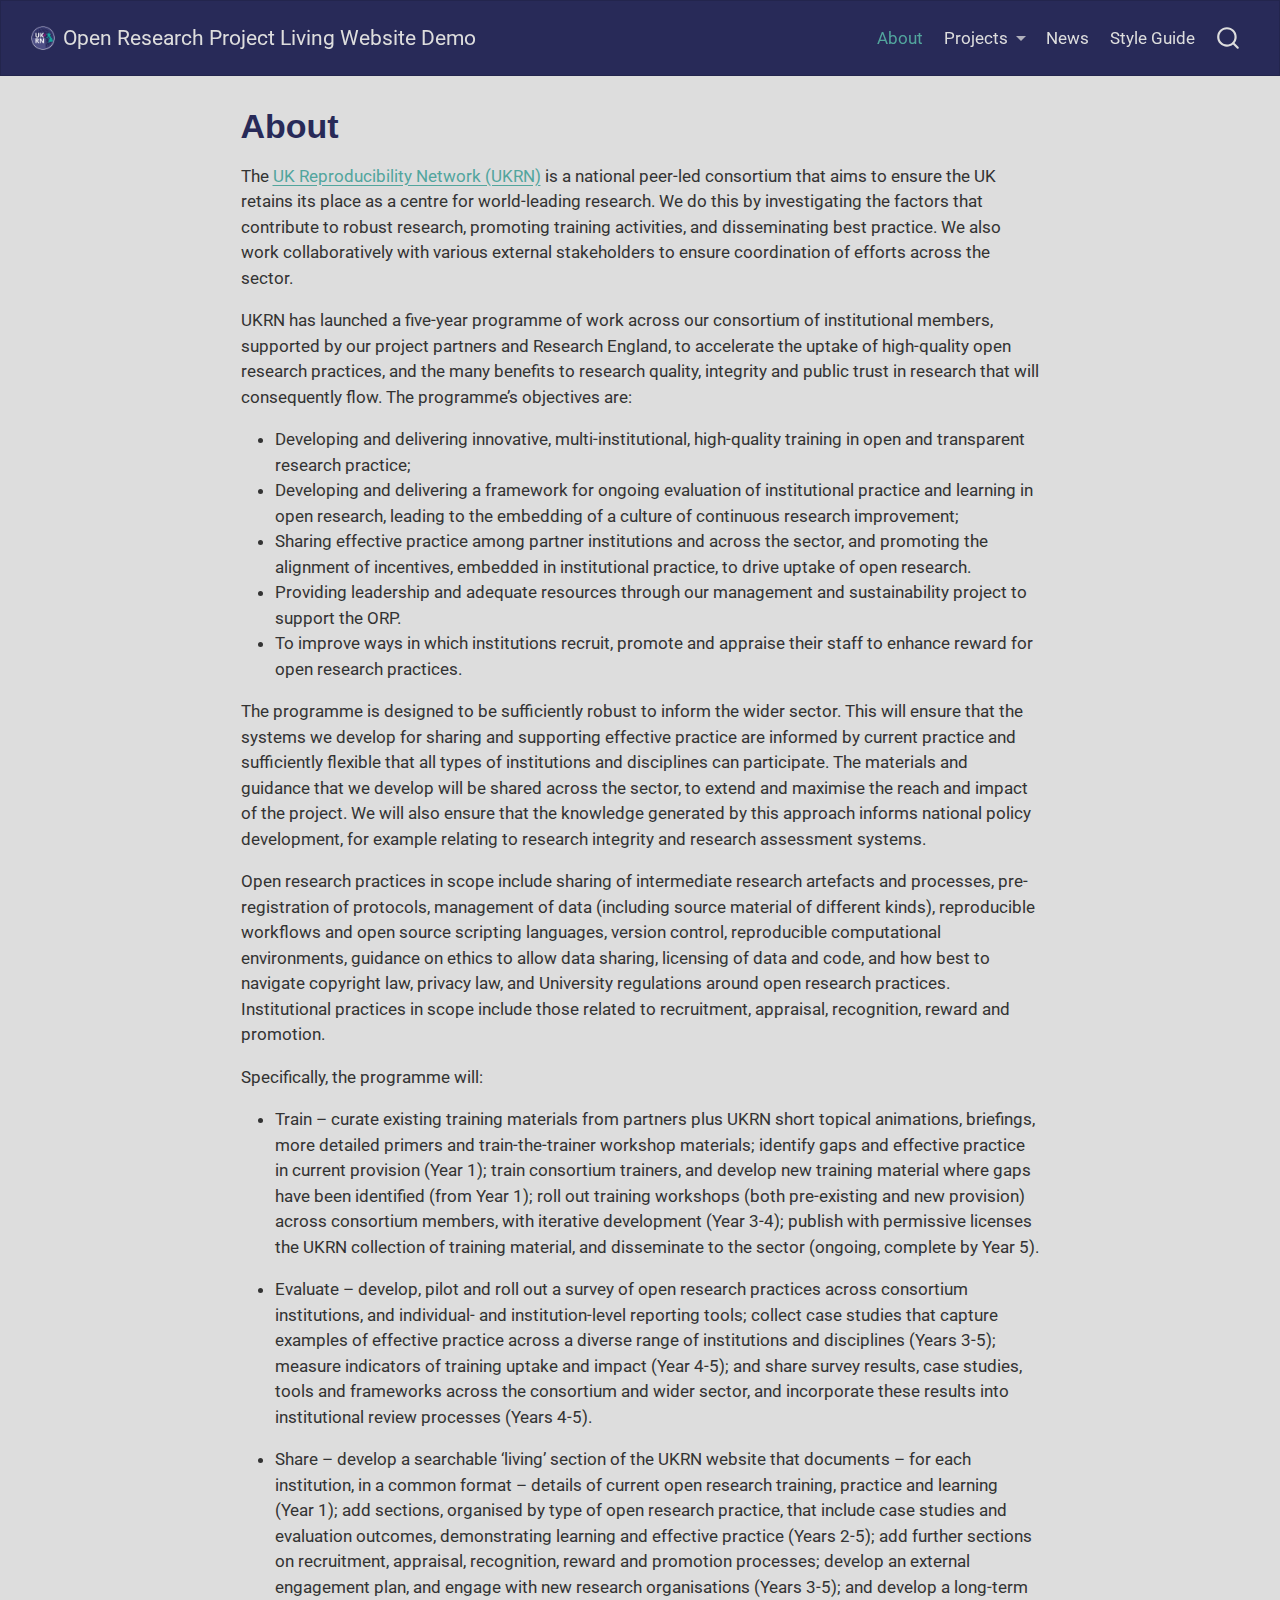
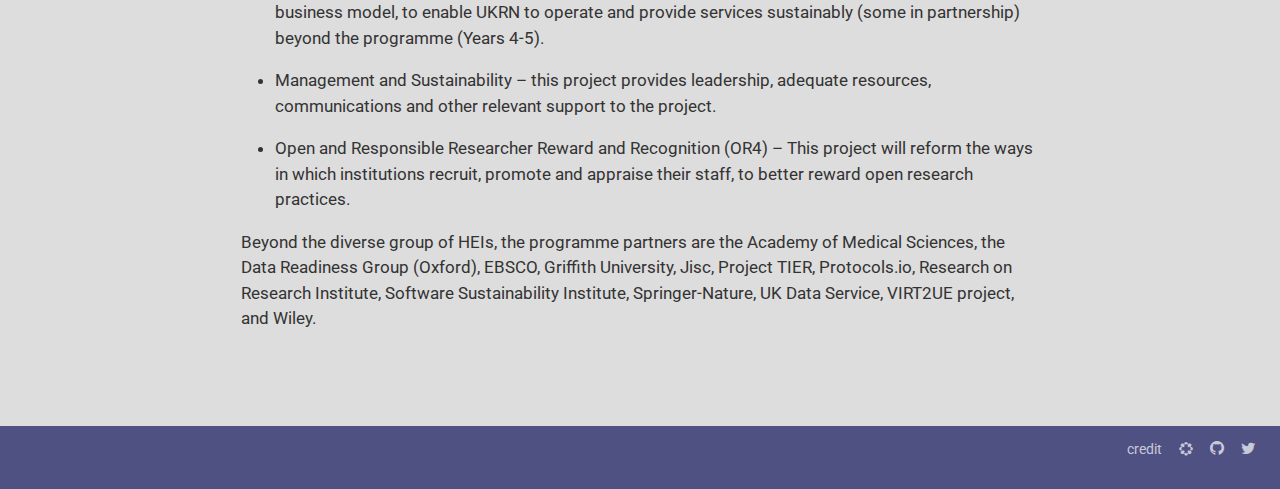
==== commit 4f355082: "style guide" ====
--- a/docs/about.html
+++ b/docs/about.html
@@ -2,7 +2,7 @@
 <html xmlns="http://www.w3.org/1999/xhtml" lang="en" xml:lang="en"><head>
 
 <meta charset="utf-8">
-<meta name="generator" content="quarto-1.3.353">
+<meta name="generator" content="quarto-1.4.553">
 
 <meta name="viewport" content="width=device-width, initial-scale=1.0, user-scalable=yes">
 
@@ -36,12 +36,10 @@
 <script src="site_libs/quarto-html/tippy.umd.min.js"></script>
 <script src="site_libs/quarto-html/anchor.min.js"></script>
 <link href="site_libs/quarto-html/tippy.css" rel="stylesheet">
-<link href="site_libs/quarto-html/quarto-syntax-highlighting.css" rel="stylesheet" class="quarto-color-scheme" id="quarto-text-highlighting-styles">
-<link href="site_libs/quarto-html/quarto-syntax-highlighting-dark.css" rel="prefetch" class="quarto-color-scheme quarto-color-alternate" id="quarto-text-highlighting-styles">
+<link href="site_libs/quarto-html/quarto-syntax-highlighting.css" rel="stylesheet" id="quarto-text-highlighting-styles">
 <script src="site_libs/bootstrap/bootstrap.min.js"></script>
 <link href="site_libs/bootstrap/bootstrap-icons.css" rel="stylesheet">
-<link href="site_libs/bootstrap/bootstrap.min.css" rel="stylesheet" class="quarto-color-scheme" id="quarto-bootstrap" data-mode="light">
-<link href="site_libs/bootstrap/bootstrap-dark.min.css" rel="prefetch" class="quarto-color-scheme quarto-color-alternate" id="quarto-bootstrap" data-mode="dark">
+<link href="site_libs/bootstrap/bootstrap.min.css" rel="stylesheet" id="quarto-bootstrap" data-mode="light">
 <link href="site_libs/quarto-contrib/academicons-1.9.2/all.css" rel="stylesheet">
 <link href="site_libs/quarto-contrib/academicons-1.9.2/size.css" rel="stylesheet">
 <script id="quarto-search-options" type="application/json">{
@@ -50,7 +48,13 @@
   "collapse-after": 3,
   "panel-placement": "end",
   "type": "overlay",
-  "limit": 20,
+  "limit": 50,
+  "keyboard-shortcut": [
+    "f",
+    "/",
+    "s"
+  ],
+  "show-item-context": false,
   "language": {
     "search-no-results-text": "No results",
     "search-matching-documents-text": "matching documents",
@@ -59,24 +63,25 @@
     "search-more-match-text": "more match in this document",
     "search-more-matches-text": "more matches in this document",
     "search-clear-button-title": "Clear",
+    "search-text-placeholder": "",
     "search-detached-cancel-button-title": "Cancel",
-    "search-submit-button-title": "Submit"
+    "search-submit-button-title": "Submit",
+    "search-label": "Search"
   }
 }</script>
 
 
-<link rel="stylesheet" href="www/styles.css">
 </head>
 
 <body class="nav-fixed fullcontent">
 
 <div id="quarto-search-results"></div>
   <header id="quarto-header" class="headroom fixed-top">
-    <nav class="navbar navbar-expand-lg navbar-dark ">
+    <nav class="navbar navbar-expand-lg " data-bs-theme="dark">
       <div class="navbar-container container-fluid">
-      <div class="navbar-brand-container">
+      <div class="navbar-brand-container mx-auto">
     <a href="./index.html" class="navbar-brand navbar-brand-logo">
-    <img src="./images/logo.png" alt="Globe with URN and big pink UK" class="navbar-logo">
+    <img src="./images/logo.png" alt="Globe with UKRN and big pink UK" class="navbar-logo">
     </a>
     <a class="navbar-brand" href="./index.html">
     <span class="navbar-title">Open Research Project Living Website Demo</span>
@@ -89,49 +94,52 @@
           <div class="collapse navbar-collapse" id="navbarCollapse">
             <ul class="navbar-nav navbar-nav-scroll ms-auto">
   <li class="nav-item">
-    <a class="nav-link active" href="./about.html" rel="" target="" aria-current="page">
- <span class="menu-text">About</span></a>
+    <a class="nav-link active" href="./about.html" aria-current="page"> 
+<span class="menu-text">About</span></a>
   </li>  
   <li class="nav-item dropdown ">
-    <a class="nav-link dropdown-toggle" href="#" id="nav-menu-projects" role="button" data-bs-toggle="dropdown" aria-expanded="false" rel="" target="">
+    <a class="nav-link dropdown-toggle" href="#" id="nav-menu-projects" role="button" data-bs-toggle="dropdown" aria-expanded="false">
  <span class="menu-text">Projects</span>
     </a>
     <ul class="dropdown-menu dropdown-menu-end" aria-labelledby="nav-menu-projects">    
         <li>
-    <a class="dropdown-item" href="./projects/training.html" rel="" target="">
+    <a class="dropdown-item" href="./projects/training.html">
  <span class="dropdown-text">Training</span></a>
   </li>  
         <li>
-    <a class="dropdown-item" href="./projects/evaluation.html" rel="" target="">
+    <a class="dropdown-item" href="./projects/evaluation.html">
  <span class="dropdown-text">Evaluation</span></a>
   </li>  
         <li>
-    <a class="dropdown-item" href="./projects/sharing.html" rel="" target="">
+    <a class="dropdown-item" href="./projects/sharing.html">
  <span class="dropdown-text">Sharing &amp; Integration</span></a>
   </li>  
         <li>
-    <a class="dropdown-item" href="./projects/management.html" rel="" target="">
+    <a class="dropdown-item" href="./projects/management.html">
  <span class="dropdown-text">Management &amp; Sustainability</span></a>
   </li>  
         <li>
-    <a class="dropdown-item" href="./projects/recognition.html" rel="" target="">
+    <a class="dropdown-item" href="./projects/recognition.html">
  <span class="dropdown-text">Open and Responsible Researcher Reward and Recognition</span></a>
   </li>  
         <li>
-    <a class="dropdown-item" href="./projects/dei.html" rel="" target="">
+    <a class="dropdown-item" href="./projects/dei.html">
  <span class="dropdown-text">Diversity, Equity &amp; Inclusion</span></a>
   </li>  
     </ul>
   </li>
   <li class="nav-item">
-    <a class="nav-link" href="./news.html" rel="" target="">
- <span class="menu-text">News</span></a>
+    <a class="nav-link" href="./news.html"> 
+<span class="menu-text">News</span></a>
+  </li>  
+  <li class="nav-item">
+    <a class="nav-link" href="./demo.html"> 
+<span class="menu-text">Style Guide</span></a>
   </li>  
 </ul>
-            <div class="quarto-navbar-tools">
-  <a href="" class="quarto-color-scheme-toggle quarto-navigation-tool  px-1" onclick="window.quartoToggleColorScheme(); return false;" title="Toggle dark mode"><i class="bi"></i></a>
+          </div> <!-- /navcollapse -->
+          <div class="quarto-navbar-tools">
 </div>
-          </div> <!-- /navcollapse -->
       </div> <!-- /container-fluid -->
     </nav>
 </header>
@@ -158,7 +166,9 @@
   </div>
   
 
+
 </header>
+
 
 <p>The <a href="https://ukrn.org">UK Reproducibility Network (UKRN)</a> is a national peer-led consortium that aims to ensure the UK retains its place as a centre for world-leading research. We do this by investigating the factors that contribute to robust research, promoting training activities, and disseminating best practice. We also work collaboratively with various external stakeholders to ensure coordination of efforts across the sector.</p>
 <p>UKRN has launched a five-year programme of work across our consortium of institutional members, supported by our project partners and Research England, to accelerate the uptake of high-quality open research practices, and the many benefits to research quality, integrity and public trust in research that will consequently flow. The programme’s objectives are:</p>
@@ -204,121 +214,6 @@
     }
   }
   toggleBodyColorPrimary();  
-  const disableStylesheet = (stylesheets) => {
-    for (let i=0; i < stylesheets.length; i++) {
-      const stylesheet = stylesheets[i];
-      stylesheet.rel = 'prefetch';
-    }
-  }
-  const enableStylesheet = (stylesheets) => {
-    for (let i=0; i < stylesheets.length; i++) {
-      const stylesheet = stylesheets[i];
-      stylesheet.rel = 'stylesheet';
-    }
-  }
-  const manageTransitions = (selector, allowTransitions) => {
-    const els = window.document.querySelectorAll(selector);
-    for (let i=0; i < els.length; i++) {
-      const el = els[i];
-      if (allowTransitions) {
-        el.classList.remove('notransition');
-      } else {
-        el.classList.add('notransition');
-      }
-    }
-  }
-  const toggleColorMode = (alternate) => {
-    // Switch the stylesheets
-    const alternateStylesheets = window.document.querySelectorAll('link.quarto-color-scheme.quarto-color-alternate');
-    manageTransitions('#quarto-margin-sidebar .nav-link', false);
-    if (alternate) {
-      enableStylesheet(alternateStylesheets);
-      for (const sheetNode of alternateStylesheets) {
-        if (sheetNode.id === "quarto-bootstrap") {
-          toggleBodyColorMode(sheetNode);
-        }
-      }
-    } else {
-      disableStylesheet(alternateStylesheets);
-      toggleBodyColorPrimary();
-    }
-    manageTransitions('#quarto-margin-sidebar .nav-link', true);
-    // Switch the toggles
-    const toggles = window.document.querySelectorAll('.quarto-color-scheme-toggle');
-    for (let i=0; i < toggles.length; i++) {
-      const toggle = toggles[i];
-      if (toggle) {
-        if (alternate) {
-          toggle.classList.add("alternate");     
-        } else {
-          toggle.classList.remove("alternate");
-        }
-      }
-    }
-    // Hack to workaround the fact that safari doesn't
-    // properly recolor the scrollbar when toggling (#1455)
-    if (navigator.userAgent.indexOf('Safari') > 0 && navigator.userAgent.indexOf('Chrome') == -1) {
-      manageTransitions("body", false);
-      window.scrollTo(0, 1);
-      setTimeout(() => {
-        window.scrollTo(0, 0);
-        manageTransitions("body", true);
-      }, 40);  
-    }
-  }
-  const isFileUrl = () => { 
-    return window.location.protocol === 'file:';
-  }
-  const hasAlternateSentinel = () => {  
-    let styleSentinel = getColorSchemeSentinel();
-    if (styleSentinel !== null) {
-      return styleSentinel === "alternate";
-    } else {
-      return false;
-    }
-  }
-  const setStyleSentinel = (alternate) => {
-    const value = alternate ? "alternate" : "default";
-    if (!isFileUrl()) {
-      window.localStorage.setItem("quarto-color-scheme", value);
-    } else {
-      localAlternateSentinel = value;
-    }
-  }
-  const getColorSchemeSentinel = () => {
-    if (!isFileUrl()) {
-      const storageValue = window.localStorage.getItem("quarto-color-scheme");
-      return storageValue != null ? storageValue : localAlternateSentinel;
-    } else {
-      return localAlternateSentinel;
-    }
-  }
-  let localAlternateSentinel = 'default';
-  // Dark / light mode switch
-  window.quartoToggleColorScheme = () => {
-    // Read the current dark / light value 
-    let toAlternate = !hasAlternateSentinel();
-    toggleColorMode(toAlternate);
-    setStyleSentinel(toAlternate);
-  };
-  // Ensure there is a toggle, if there isn't float one in the top right
-  if (window.document.querySelector('.quarto-color-scheme-toggle') === null) {
-    const a = window.document.createElement('a');
-    a.classList.add('top-right');
-    a.classList.add('quarto-color-scheme-toggle');
-    a.href = "";
-    a.onclick = function() { try { window.quartoToggleColorScheme(); } catch {} return false; };
-    const i = window.document.createElement("i");
-    i.classList.add('bi');
-    a.appendChild(i);
-    window.document.body.appendChild(a);
-  }
-  // Switch to dark mode if need be
-  if (hasAlternateSentinel()) {
-    toggleColorMode(true);
-  } else {
-    toggleColorMode(false);
-  }
   const icon = "";
   const anchorJS = new window.AnchorJS();
   anchorJS.options = {
@@ -378,10 +273,27 @@
     // clear code selection
     e.clearSelection();
   });
-  function tippyHover(el, contentFn) {
+    var localhostRegex = new RegExp(/^(?:http|https):\/\/localhost\:?[0-9]*\//);
+    var mailtoRegex = new RegExp(/^mailto:/);
+      var filterRegex = new RegExp("https:\/\/UKRN\.github\.io\/OR-demo");
+    var isInternal = (href) => {
+        return filterRegex.test(href) || localhostRegex.test(href) || mailtoRegex.test(href);
+    }
+    // Inspect non-navigation links and adorn them if external
+ 	var links = window.document.querySelectorAll('a[href]:not(.nav-link):not(.navbar-brand):not(.toc-action):not(.sidebar-link):not(.sidebar-item-toggle):not(.pagination-link):not(.no-external):not([aria-hidden]):not(.dropdown-item):not(.quarto-navigation-tool)');
+    for (var i=0; i<links.length; i++) {
+      const link = links[i];
+      if (!isInternal(link.href)) {
+        // undo the damage that might have been done by quarto-nav.js in the case of
+        // links that we want to consider external
+        if (link.dataset.originalHref !== undefined) {
+          link.href = link.dataset.originalHref;
+        }
+      }
+    }
+  function tippyHover(el, contentFn, onTriggerFn, onUntriggerFn) {
     const config = {
       allowHTML: true,
-      content: contentFn,
       maxWidth: 500,
       delay: 100,
       arrow: false,
@@ -391,8 +303,17 @@
       interactive: true,
       interactiveBorder: 10,
       theme: 'quarto',
-      placement: 'bottom-start'
+      placement: 'bottom-start',
     };
+    if (contentFn) {
+      config.content = contentFn;
+    }
+    if (onTriggerFn) {
+      config.onTrigger = onTriggerFn;
+    }
+    if (onUntriggerFn) {
+      config.onUntrigger = onUntriggerFn;
+    }
     window.tippy(el, config); 
   }
   const noterefs = window.document.querySelectorAll('a[role="doc-noteref"]');
@@ -404,7 +325,130 @@
       try { href = new URL(href).hash; } catch {}
       const id = href.replace(/^#\/?/, "");
       const note = window.document.getElementById(id);
-      return note.innerHTML;
+      if (note) {
+        return note.innerHTML;
+      } else {
+        return "";
+      }
+    });
+  }
+  const xrefs = window.document.querySelectorAll('a.quarto-xref');
+  const processXRef = (id, note) => {
+    // Strip column container classes
+    const stripColumnClz = (el) => {
+      el.classList.remove("page-full", "page-columns");
+      if (el.children) {
+        for (const child of el.children) {
+          stripColumnClz(child);
+        }
+      }
+    }
+    stripColumnClz(note)
+    if (id === null || id.startsWith('sec-')) {
+      // Special case sections, only their first couple elements
+      const container = document.createElement("div");
+      if (note.children && note.children.length > 2) {
+        container.appendChild(note.children[0].cloneNode(true));
+        for (let i = 1; i < note.children.length; i++) {
+          const child = note.children[i];
+          if (child.tagName === "P" && child.innerText === "") {
+            continue;
+          } else {
+            container.appendChild(child.cloneNode(true));
+            break;
+          }
+        }
+        if (window.Quarto?.typesetMath) {
+          window.Quarto.typesetMath(container);
+        }
+        return container.innerHTML
+      } else {
+        if (window.Quarto?.typesetMath) {
+          window.Quarto.typesetMath(note);
+        }
+        return note.innerHTML;
+      }
+    } else {
+      // Remove any anchor links if they are present
+      const anchorLink = note.querySelector('a.anchorjs-link');
+      if (anchorLink) {
+        anchorLink.remove();
+      }
+      if (window.Quarto?.typesetMath) {
+        window.Quarto.typesetMath(note);
+      }
+      // TODO in 1.5, we should make sure this works without a callout special case
+      if (note.classList.contains("callout")) {
+        return note.outerHTML;
+      } else {
+        return note.innerHTML;
+      }
+    }
+  }
+  for (var i=0; i<xrefs.length; i++) {
+    const xref = xrefs[i];
+    tippyHover(xref, undefined, function(instance) {
+      instance.disable();
+      let url = xref.getAttribute('href');
+      let hash = undefined; 
+      if (url.startsWith('#')) {
+        hash = url;
+      } else {
+        try { hash = new URL(url).hash; } catch {}
+      }
+      if (hash) {
+        const id = hash.replace(/^#\/?/, "");
+        const note = window.document.getElementById(id);
+        if (note !== null) {
+          try {
+            const html = processXRef(id, note.cloneNode(true));
+            instance.setContent(html);
+          } finally {
+            instance.enable();
+            instance.show();
+          }
+        } else {
+          // See if we can fetch this
+          fetch(url.split('#')[0])
+          .then(res => res.text())
+          .then(html => {
+            const parser = new DOMParser();
+            const htmlDoc = parser.parseFromString(html, "text/html");
+            const note = htmlDoc.getElementById(id);
+            if (note !== null) {
+              const html = processXRef(id, note);
+              instance.setContent(html);
+            } 
+          }).finally(() => {
+            instance.enable();
+            instance.show();
+          });
+        }
+      } else {
+        // See if we can fetch a full url (with no hash to target)
+        // This is a special case and we should probably do some content thinning / targeting
+        fetch(url)
+        .then(res => res.text())
+        .then(html => {
+          const parser = new DOMParser();
+          const htmlDoc = parser.parseFromString(html, "text/html");
+          const note = htmlDoc.querySelector('main.content');
+          if (note !== null) {
+            // This should only happen for chapter cross references
+            // (since there is no id in the URL)
+            // remove the first header
+            if (note.children.length > 0 && note.children[0].tagName === "HEADER") {
+              note.children[0].remove();
+            }
+            const html = processXRef(null, note);
+            instance.setContent(html);
+          } 
+        }).finally(() => {
+          instance.enable();
+          instance.show();
+        });
+      }
+    }, function(instance) {
     });
   }
       let selectedAnnoteEl;
@@ -448,6 +492,7 @@
             }
             div.style.top = top - 2 + "px";
             div.style.height = height + 4 + "px";
+            div.style.left = 0;
             let gutterDiv = window.document.getElementById("code-annotation-line-highlight-gutter");
             if (gutterDiv === null) {
               gutterDiv = window.document.createElement("div");
@@ -473,6 +518,32 @@
         });
         selectedAnnoteEl = undefined;
       };
+        // Handle positioning of the toggle
+    window.addEventListener(
+      "resize",
+      throttle(() => {
+        elRect = undefined;
+        if (selectedAnnoteEl) {
+          selectCodeLines(selectedAnnoteEl);
+        }
+      }, 10)
+    );
+    function throttle(fn, ms) {
+    let throttle = false;
+    let timer;
+      return (...args) => {
+        if(!throttle) { // first call gets through
+            fn.apply(this, args);
+            throttle = true;
+        } else { // all the others get throttled
+            if(timer) clearTimeout(timer); // cancel #2
+            timer = setTimeout(() => {
+              fn.apply(this, args);
+              timer = throttle = false;
+            }, ms);
+        }
+      };
+    }
       // Attach click handler to the DT
       const annoteDls = window.document.querySelectorAll('dt[data-target-cell]');
       for (const annoteDlNode of annoteDls) {
@@ -544,10 +615,14 @@
     <div class="nav-footer-right">
       <ul class="footer-items list-unstyled">
     <li class="nav-item">
-    <a class="nav-link" href="./credit.html">credit</a>
+    <a class="nav-link" href="./credit.html">
+<p>credit</p>
+</a>
   </li>  
     <li class="nav-item">
-    <a class="nav-link" href="https://osf.io/x8j9q/"><i class="ai  ai-osf ai-1x"></i></a>
+    <a class="nav-link" href="https://osf.io/x8j9q/">
+<p><i class="ai  ai-osf ai-1x"></i></p>
+</a>
   </li>  
     <li class="nav-item compact">
     <a class="nav-link" href="https://github.com/UKRN/OR-demo">
@@ -568,4 +643,5 @@
 
 
 
+
 </body></html>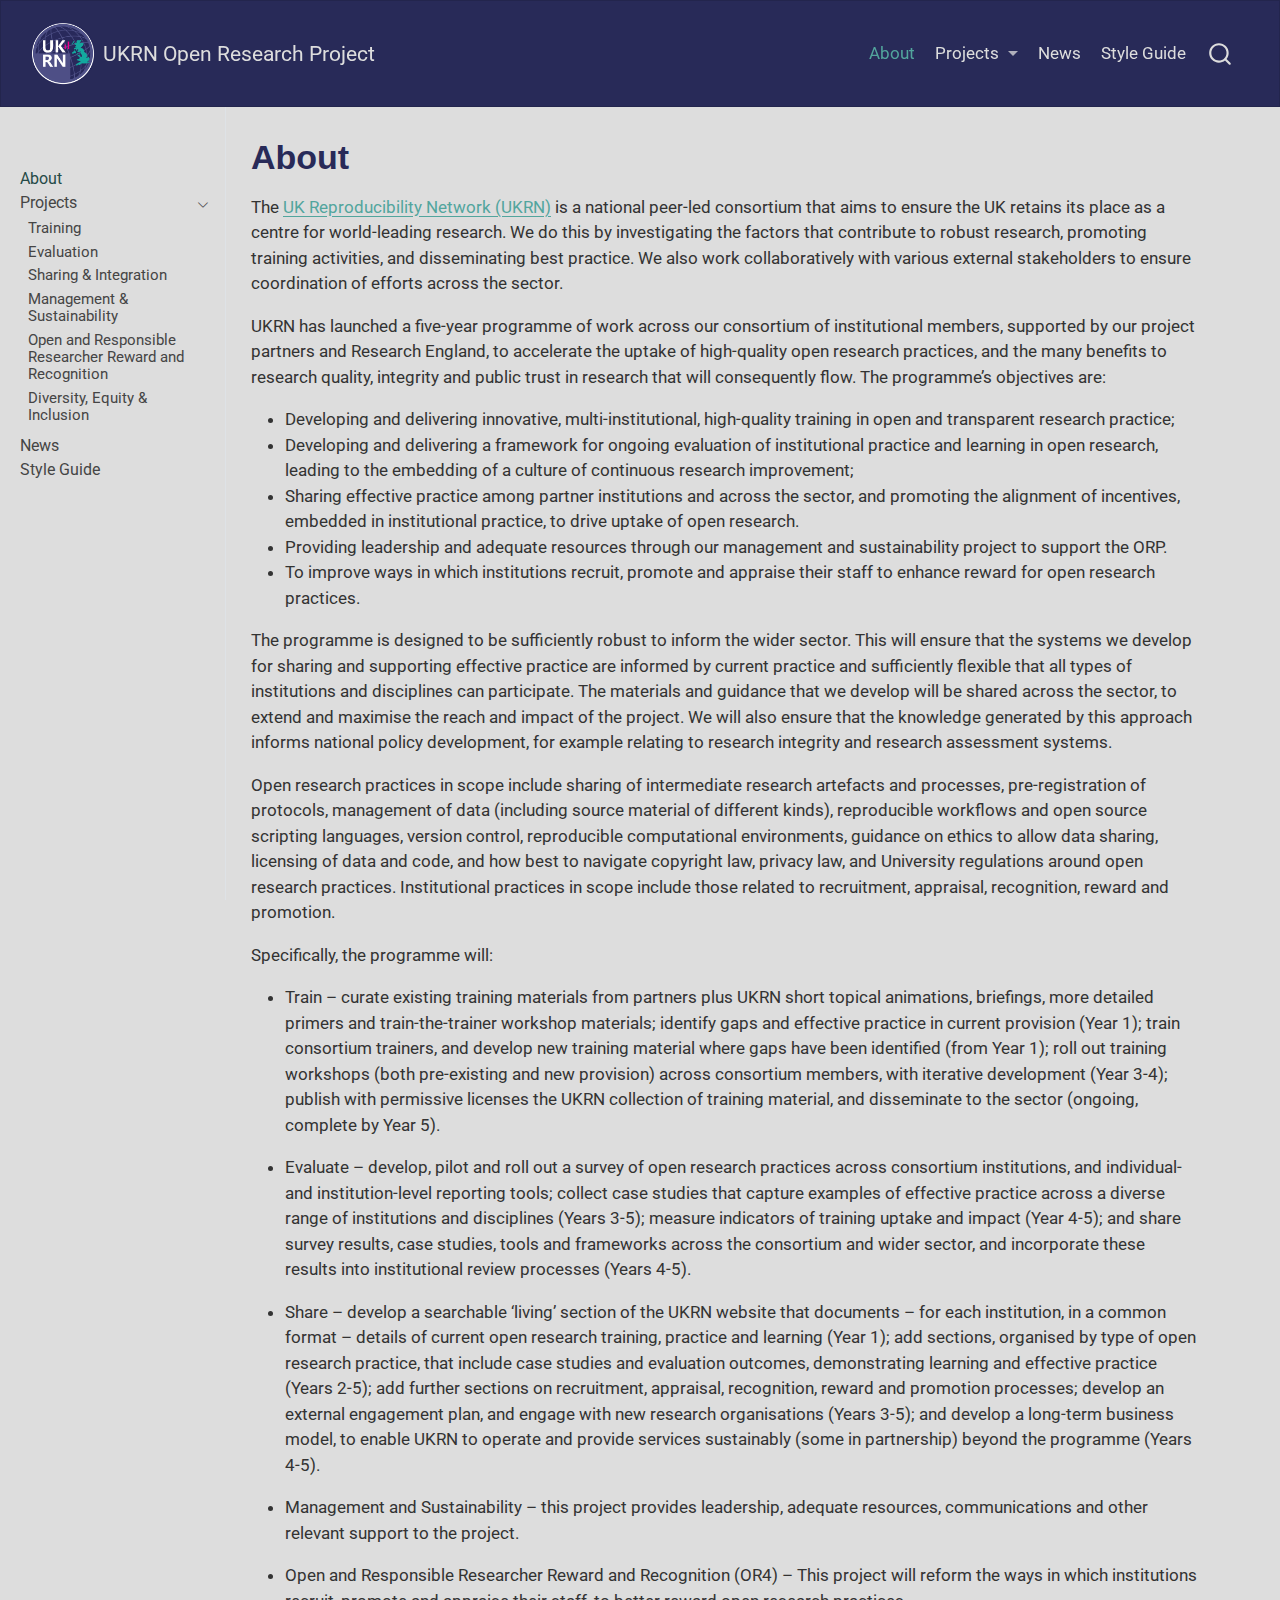
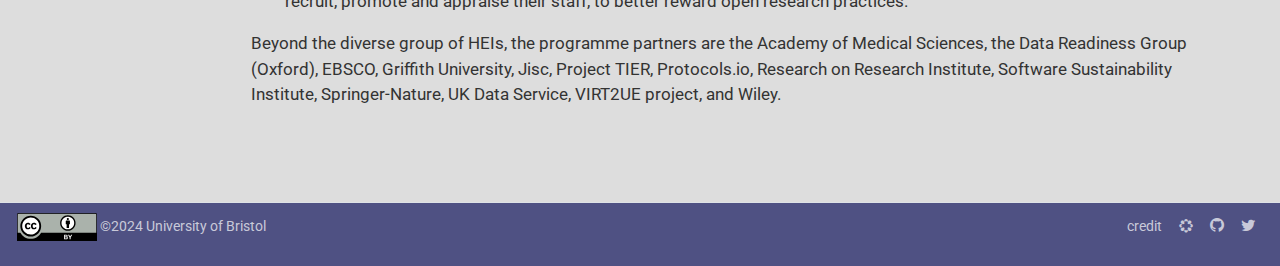
==== commit 7ff8ac54: "style guide updates" ====
--- a/docs/about.html
+++ b/docs/about.html
@@ -7,7 +7,7 @@
 <meta name="viewport" content="width=device-width, initial-scale=1.0, user-scalable=yes">
 
 
-<title>Open Research Project Living Website Demo - About</title>
+<title>UKRN Open Research Project - About</title>
 <style>
 code{white-space: pre-wrap;}
 span.smallcaps{font-variant: small-caps;}
@@ -73,7 +73,7 @@
 
 </head>
 
-<body class="nav-fixed fullcontent">
+<body class="nav-sidebar docked nav-fixed fullcontent">
 
 <div id="quarto-search-results"></div>
   <header id="quarto-header" class="headroom fixed-top">
@@ -84,7 +84,7 @@
     <img src="./images/logo.png" alt="Globe with UKRN and big pink UK" class="navbar-logo">
     </a>
     <a class="navbar-brand" href="./index.html">
-    <span class="navbar-title">Open Research Project Living Website Demo</span>
+    <span class="navbar-title">UKRN Open Research Project</span>
     </a>
   </div>
             <div id="quarto-search" class="" title="Search"></div>
@@ -142,10 +142,100 @@
 </div>
       </div> <!-- /container-fluid -->
     </nav>
+  <nav class="quarto-secondary-nav">
+    <div class="container-fluid d-flex">
+      <button type="button" class="quarto-btn-toggle btn" data-bs-toggle="collapse" data-bs-target=".quarto-sidebar-collapse-item" aria-controls="quarto-sidebar" aria-expanded="false" aria-label="Toggle sidebar navigation" onclick="if (window.quartoToggleHeadroom) { window.quartoToggleHeadroom(); }">
+        <i class="bi bi-layout-text-sidebar-reverse"></i>
+      </button>
+        <nav class="quarto-page-breadcrumbs" aria-label="breadcrumb"><ol class="breadcrumb"><li class="breadcrumb-item"><a href="./about.html">About</a></li></ol></nav>
+        <a class="flex-grow-1" role="button" data-bs-toggle="collapse" data-bs-target=".quarto-sidebar-collapse-item" aria-controls="quarto-sidebar" aria-expanded="false" aria-label="Toggle sidebar navigation" onclick="if (window.quartoToggleHeadroom) { window.quartoToggleHeadroom(); }">      
+        </a>
+      <button type="button" class="btn quarto-search-button" aria-label="" onclick="window.quartoOpenSearch();">
+        <i class="bi bi-search"></i>
+      </button>
+    </div>
+  </nav>
 </header>
 <!-- content -->
 <div id="quarto-content" class="quarto-container page-columns page-rows-contents page-layout-article page-navbar">
 <!-- sidebar -->
+  <nav id="quarto-sidebar" class="sidebar collapse collapse-horizontal quarto-sidebar-collapse-item sidebar-navigation docked overflow-auto">
+        <div class="mt-2 flex-shrink-0 align-items-center">
+        <div class="sidebar-search">
+        <div id="quarto-search" class="" title="Search"></div>
+        </div>
+        </div>
+    <div class="sidebar-menu-container"> 
+    <ul class="list-unstyled mt-1">
+        <li class="sidebar-item">
+  <div class="sidebar-item-container"> 
+  <a href="./about.html" class="sidebar-item-text sidebar-link active">
+ <span class="menu-text">About</span></a>
+  </div>
+</li>
+        <li class="sidebar-item sidebar-item-section">
+      <div class="sidebar-item-container"> 
+            <a href="./projects.html" class="sidebar-item-text sidebar-link">
+ <span class="menu-text">Projects</span></a>
+          <a class="sidebar-item-toggle text-start" data-bs-toggle="collapse" data-bs-target="#quarto-sidebar-section-1" aria-expanded="true" aria-label="Toggle section">
+            <i class="bi bi-chevron-right ms-2"></i>
+          </a> 
+      </div>
+      <ul id="quarto-sidebar-section-1" class="collapse list-unstyled sidebar-section depth1 show">  
+          <li class="sidebar-item">
+  <div class="sidebar-item-container"> 
+  <a href="./projects/training.html" class="sidebar-item-text sidebar-link">
+ <span class="menu-text">Training</span></a>
+  </div>
+</li>
+          <li class="sidebar-item">
+  <div class="sidebar-item-container"> 
+  <a href="./projects/evaluation.html" class="sidebar-item-text sidebar-link">
+ <span class="menu-text">Evaluation</span></a>
+  </div>
+</li>
+          <li class="sidebar-item">
+  <div class="sidebar-item-container"> 
+  <a href="./projects/sharing.html" class="sidebar-item-text sidebar-link">
+ <span class="menu-text">Sharing &amp; Integration</span></a>
+  </div>
+</li>
+          <li class="sidebar-item">
+  <div class="sidebar-item-container"> 
+  <a href="./projects/management.html" class="sidebar-item-text sidebar-link">
+ <span class="menu-text">Management &amp; Sustainability</span></a>
+  </div>
+</li>
+          <li class="sidebar-item">
+  <div class="sidebar-item-container"> 
+  <a href="./projects/recognition.html" class="sidebar-item-text sidebar-link">
+ <span class="menu-text">Open and Responsible Researcher Reward and Recognition</span></a>
+  </div>
+</li>
+          <li class="sidebar-item">
+  <div class="sidebar-item-container"> 
+  <a href="./projects/dei.html" class="sidebar-item-text sidebar-link">
+ <span class="menu-text">Diversity, Equity &amp; Inclusion</span></a>
+  </div>
+</li>
+      </ul>
+  </li>
+        <li class="sidebar-item">
+  <div class="sidebar-item-container"> 
+  <a href="./news.html" class="sidebar-item-text sidebar-link">
+ <span class="menu-text">News</span></a>
+  </div>
+</li>
+        <li class="sidebar-item">
+  <div class="sidebar-item-container"> 
+  <a href="./demo.html" class="sidebar-item-text sidebar-link">
+ <span class="menu-text">Style Guide</span></a>
+  </div>
+</li>
+    </ul>
+    </div>
+</nav>
+<div id="quarto-sidebar-glass" class="quarto-sidebar-collapse-item" data-bs-toggle="collapse" data-bs-target=".quarto-sidebar-collapse-item"></div>
 <!-- margin-sidebar -->
     
 <!-- main -->
@@ -607,8 +697,8 @@
 <footer class="footer">
   <div class="nav-footer">
     <div class="nav-footer-left">
-      &nbsp;
-    </div>   
+<p><img src="images/cc-by.svg" class="img-fluid"> ©2024 University of Bristol</p>
+</div>   
     <div class="nav-footer-center">
       &nbsp;
     </div>
